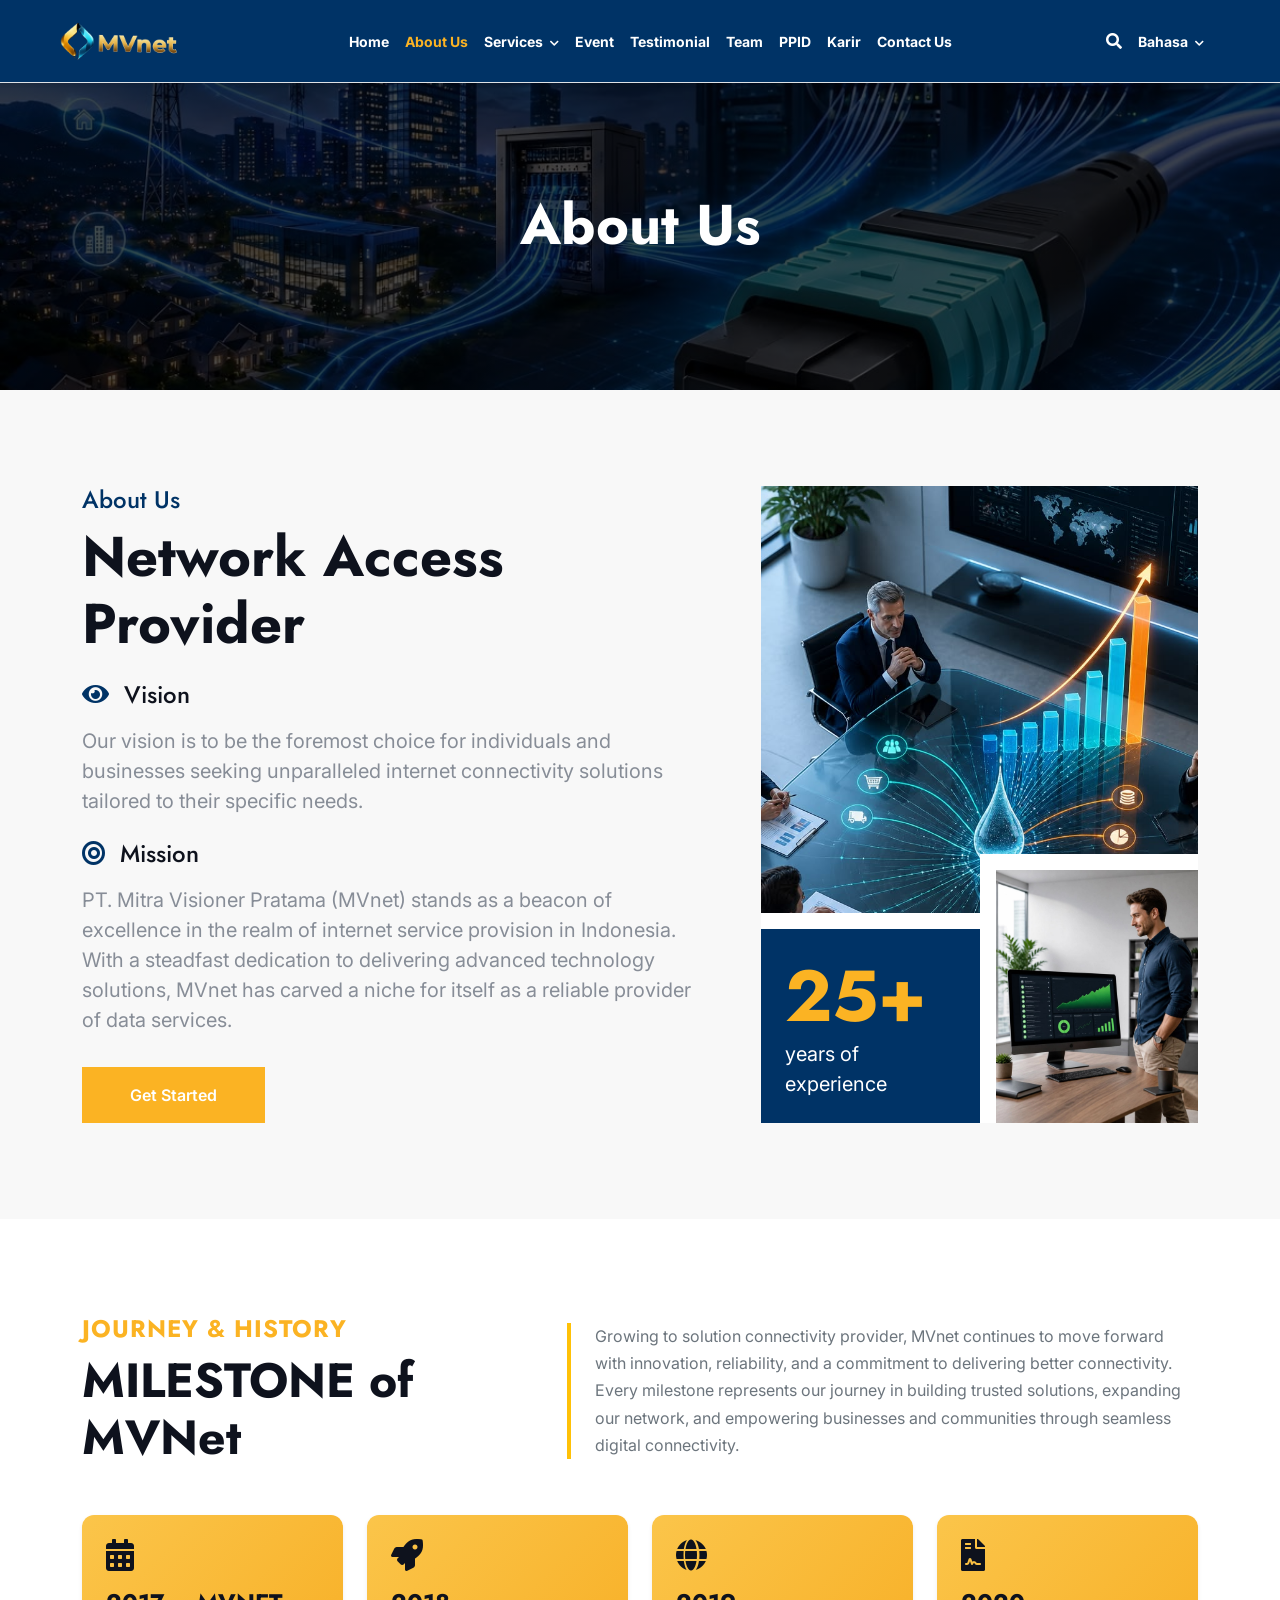
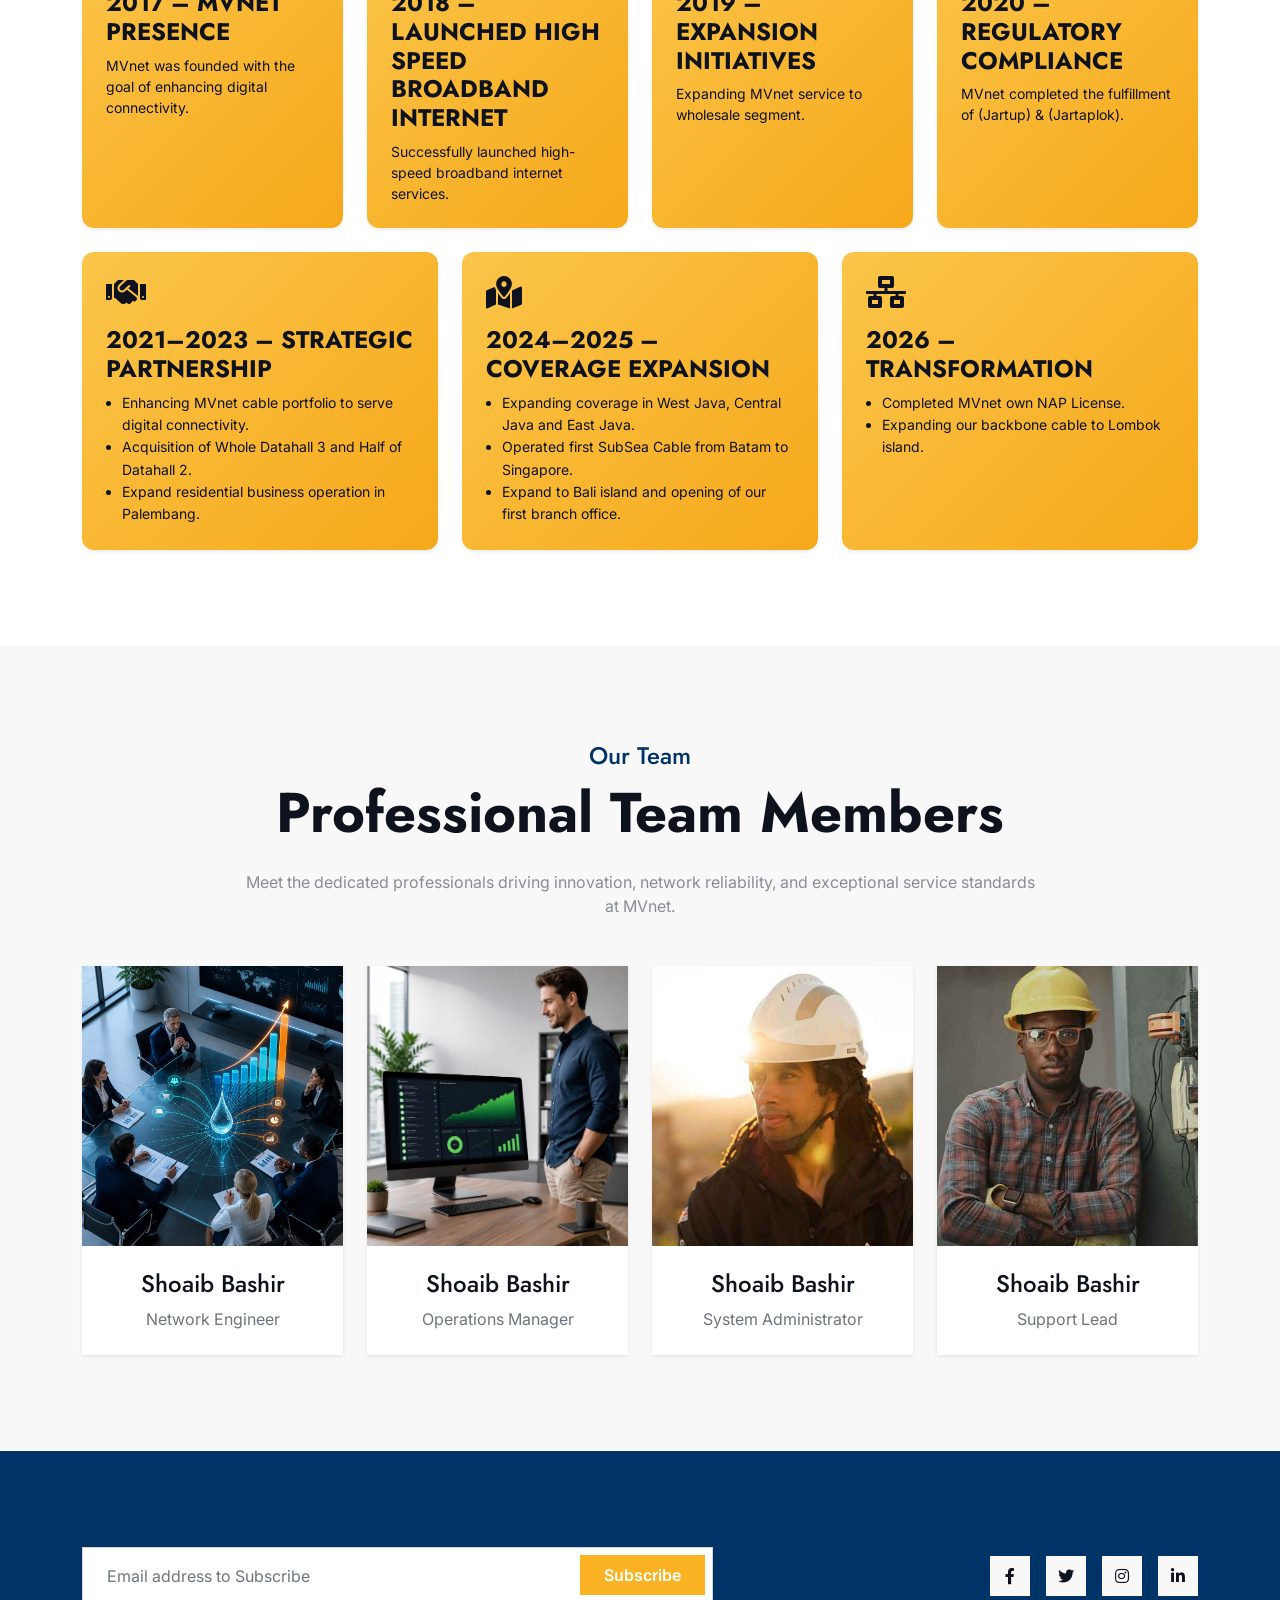
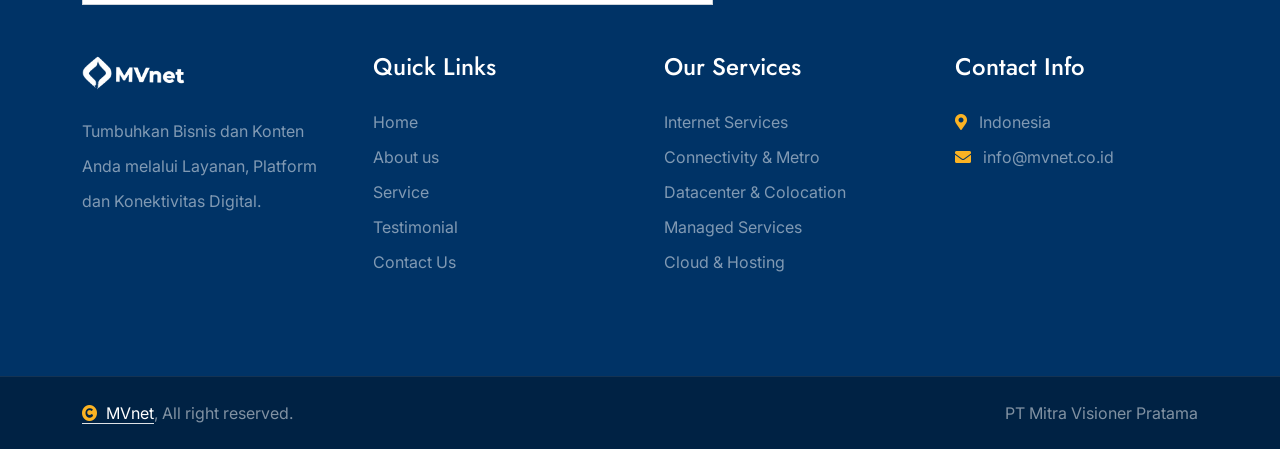
==== about.html @ 6eaa7fd4 "first commit" ====
<!DOCTYPE html>
<html lang="en">

    <head>
        <meta charset="utf-8">
        <title>MVnet - Network Access Provider</title>
        <meta content="width=device-width, initial-scale=1.0" name="viewport">
        <meta content="" name="keywords">
        <meta content="" name="description">

        <!-- Google Web Fonts -->
        <link rel="preconnect" href="https://fonts.googleapis.com">
        <link rel="preconnect" href="https://fonts.gstatic.com" crossorigin>
        <link href="https://fonts.googleapis.com/css2?family=Inter:wght@100..900&family=Edu+TAS+Beginner:wght@400..700&family=Jost:ital,wght@0,100..900;1,100..900&display=swap" rel="stylesheet">

        <!-- Icon Font Stylesheet -->
        <link rel="stylesheet" href="https://use.fontawesome.com/releases/v5.15.4/css/all.css"/>
        <link href="https://cdn.jsdelivr.net/npm/bootstrap-icons@1.4.1/font/bootstrap-icons.css" rel="stylesheet">

        <!-- Libraries Stylesheet -->
        <link rel="stylesheet" href="lib/animate/animate.min.css"/>
        <link href="lib/owlcarousel/assets/owl.carousel.min.css" rel="stylesheet">

        <!-- Customized Bootstrap Stylesheet -->
        <link href="css/bootstrap.min.css" rel="stylesheet">

        <!-- Template Stylesheet -->
        <link href="css/style.css" rel="stylesheet">

        <style>
            /* Efek Warna Menu Navbar & Footer Menjadi #FBB323 saat Hover/Active */
            .nav .nav-link:hover,
            .nav .nav-link.active {
                color: #FBB323 !important;
                transition: color 0.2s ease-in-out;
            }
            
            /* Custom Milestone Card Design */
            .milestone-card {
                background: linear-gradient(135deg, #fbc54a 0%, #f6a81a 100%);
                border-radius: 12px;
                transition: transform 0.3s ease, box-shadow 0.3s ease;
            }
            .milestone-card:hover {
                transform: translateY(-5px);
                box-shadow: 0 10px 20px rgba(0,0,0,0.1);
            }
        </style>
    </head>

    <body>

        <!-- Spinner Start -->
        <div id="spinner" class="show bg-white position-fixed translate-middle w-100 vh-100 top-50 start-50 d-flex align-items-center justify-content-center">
            <div class="spinner-border text-primary" style="width: 3rem; height: 3rem;" role="status">
                <span class="sr-only">Loading...</span>
            </div>
        </div>
        <!-- Spinner End -->

        <!-- Top Navbar Start -->
        <div class="container-fluid py-3 border-bottom sticky-top shadow-sm" style="background-color: #003366 !important;">
            <div class="container-fluid px-4 px-lg-5 d-flex align-items-center justify-content-between position-relative">
                
                <!-- Logo -->
                <div class="d-flex align-items-center">
                    <a href="index.html" class="navbar-brand d-flex align-items-center">
                        <img src="img/logo mvnet.png" alt="MVnet Logo" style="height: 40px; width: auto; object-fit: contain;">
                    </a>
                </div>

                <!-- Navigation Menu (Akan di-toggle oleh JS di Mobile) -->
                <div id="customMobileMenu" class="d-none d-lg-flex align-items-center custom-mobile-menu">
                    <!-- Tombol Close (Hanya muncul di Mobile saat menu terbuka) -->
                    <button class="btn text-white d-lg-none position-absolute top-0 end-0 m-3" id="closeMenuBtn" style="font-size: 24px;">
                        <i class="fa fa-times"></i>
                    </button>

                    <ul class="nav navbar-nav align-items-lg-center mb-0 flex-column flex-lg-row w-100 p-4 p-lg-0">
                        <li class="nav-item"><a href="index.html" class="nav-link text-white fw-bold small px-3 px-lg-2">Home</a></li>
                        <li class="nav-item"><a href="about.html" class="nav-link text-white fw-bold small px-3 px-lg-2 active">About Us</a></li>
                        
                        <!-- Services Dropdown (Hanya 1 Ikon Panah) -->
                        <li class="nav-item dropdown">
                            <a href="service.html" class="nav-link text-white fw-bold small px-3 px-lg-2" id="servicesDropdown" role="button" data-bs-toggle="dropdown" aria-expanded="false">
                                Services <i class="fa fa-chevron-down ms-1" style="font-size: 10px;"></i>
                            </a>
                            <div class="dropdown-menu p-4 shadow-lg" aria-labelledby="servicesDropdown">
                                <div class="row g-4">
                                    <!-- Kolom 1: Commercial -->
                                    <div class="col-md-6 border-end">
                                        <h6 class="text-uppercase fw-bold mb-3" style="color: #003366; font-size: 13px; letter-spacing: 0.5px;">
                                            <i class="fas fa-network-wired me-2" style="color: #FBB323;"></i> Commercial
                                        </h6>
                                        <ul class="list-unstyled mb-0">
                                            <li><a href="service.html#ServiceTab-1" class="dropdown-item dropdown-item-custom text-dark fw-bold small py-2 d-block text-decoration-none">IP Transit & MVIX</a></li>
                                            <li><a href="service.html#ServiceTab-1" class="dropdown-item dropdown-item-custom text-dark fw-bold small py-2 d-block text-decoration-none">Dedicated & Broadband</a></li>
                                            <li><a href="service.html#ServiceTab-1" class="dropdown-item dropdown-item-custom text-dark fw-bold small py-2 d-block text-decoration-none">Direct Connect</a></li>
                                        </ul>
                                    </div>
                                    <!-- Kolom 2: Residential & Industrial -->
                                    <div class="col-md-6">
                                        <h6 class="text-uppercase fw-bold mb-3" style="color: #003366; font-size: 13px; letter-spacing: 0.5px;">
                                            <i class="fas fa-building me-2" style="color: #FBB323;"></i> Residential & Industrial
                                        </h6>
                                        <ul class="list-unstyled mb-0">
                                            <li><a href="service.html#ServiceTab-2" class="dropdown-item dropdown-item-custom text-dark fw-bold small py-2 d-block text-decoration-none">Internet & Security (Residential)</a></li>
                                            <li><a href="service.html#ServiceTab-3" class="dropdown-item dropdown-item-custom text-dark fw-bold small py-2 d-block text-decoration-none">Factory & Cloud Solutions</a></li>
                                            <li><a href="service.html#ServiceTab-3" class="dropdown-item dropdown-item-custom text-dark fw-bold small py-2 d-block text-decoration-none">Datacenter & Colocation</a></li>
                                        </ul>
                                    </div>
                                </div>
                                <div class="dropdown-divider my-3"></div>
                                <div class="text-center">
                                    <a href="service.html" class="text-decoration-none fw-bold small" style="color: #003366;">Lihat Semua Layanan <i class="fa fa-arrow-right ms-1"></i></a>
                                </div>
                            </div>
                        </li>
                        <li class="nav-item"><a href="event.html" class="nav-link text-white fw-bold small px-3 px-lg-2">Event</a></li>
                        <li class="nav-item"><a href="testimonial.html" class="nav-link text-white fw-bold small px-3 px-lg-2">Testimonial</a></li>
                        <li class="nav-item"><a href="team.html" class="nav-link text-white fw-bold small px-3 px-lg-2">Team</a></li>
                        <li class="nav-item"><a href="#" class="nav-link text-white fw-bold small px-3 px-lg-2">PPID</a></li>
                        <li class="nav-item"><a href="#" class="nav-link text-white fw-bold small px-3 px-lg-2">Karir</a></li>
                        <li class="nav-item"><a href="contact.html" class="nav-link text-white fw-bold small px-3 px-lg-2">Contact Us</a></li>
                    </ul>
                </div>

                <!-- Right Action (Search, Language & Hamburger Button) -->
                <div class="d-flex align-items-center">
                    <a href="#" class="text-white me-3"><i class="fa fa-search"></i></a>
                    <a href="#" class="text-white fw-bold small text-decoration-none me-3 d-none d-sm-block">Bahasa <i class="fa fa-chevron-down ms-1" style="font-size: 10px;"></i></a>
                    
                    <!-- Tombol Hamburger (JavaScript Trigger) -->
                    <button id="openMenuBtn" class="btn btn-outline-light d-lg-none" style="padding: 2px 8px; border-color: rgba(255,255,255,0.3);">
                        <i class="fa fa-bars fs-5"></i>
                    </button>
                </div>

            </div>
        </div>
        <!-- Top Navbar End -->


        <!-- Header Start -->
        <div class="container-fluid bg-breadcrumb">
            <div class="container text-center py-5" style="max-width: 900px;">
                <h4 class="text-white display-4 mb-4 wow fadeInDown" data-wow-delay="0.1s">About Us</h4>
            </div>
        </div>
        <!-- Header End -->


        <!-- About Start -->
        <div class="container-fluid about bg-light py-5">
            <div class="container py-5">
                <div class="row g-5">
                    <div class="col-lg-7 wow fadeInLeft" data-wow-delay="0.2s">
                        <div class="h-100">
                            <h4 class="text-primary" style="color: #003366 !important;">About Us</h4>
                            <h1 class="display-4 mb-4">Network Access Provider</h1>
                            
                            <div class="mb-4">
                                <h4 class="mb-3">
                                    <i class="fas fa-eye text-primary me-2" style="color: #003366 !important;"></i> Vision
                                </h4>
                                <p class="mb-4 fs-5">
                                    Our vision is to be the foremost choice for individuals and businesses seeking unparalleled internet connectivity solutions tailored to their specific needs.
                                </p>
                            </div>

                            <div class="mb-4">
                                <h4 class="mb-3">
                                    <i class="fas fa-bullseye text-primary me-2" style="color: #003366 !important;"></i> Mission
                                </h4>
                                <p class="mb-4 fs-5">
                                    PT. Mitra Visioner Pratama (MVnet) stands as a beacon of excellence in the realm of internet service provision in Indonesia. With a steadfast dedication to delivering advanced technology solutions, MVnet has carved a niche for itself as a reliable provider of data services.
                                </p>
                            </div>
                            
                            <a class="btn btn-primary py-3 px-4 px-md-5 mt-2" href="about.html" style="background-color: #FBB323; border-color: #FBB323;">Get Started</a>
                        </div>
                    </div>
                    <div class="col-lg-5 wow fadeInRight" data-wow-delay="0.2s">
                        <div class="position-relative h-100">
                            <img src="img/11.jpg" class="img-fluid w-100 h-100" style="object-fit: cover;" alt="">
                            <div class="bg-white">
                                <div class="position-absolute pt-3 bg-white" style="width: 50%; left: 0; bottom: 0;">
                                    <div class="bg-primary p-4" style="background-color: #003366 !important;">
                                        <h4 class="display-2 mb-0" style="color: #FBB323;">25+</h4>
                                        <p class="text-white fs-5 mb-0">years of experience</p>
                                    </div>
                                </div>
                                <div class="position-absolute p-3 bg-white pb-0 pe-0" style="width: 50%; bottom: 0; right: 0;">
                                    <img src="img/10.jpg" class="img-fluid" alt="">
                                </div>
                            </div>
                        </div>
                    </div>
                </div>
            </div>
        </div>
        <!-- About End -->


        <!-- Milestone Start -->
        <div class="container-fluid py-5 bg-white">
            <div class="container py-5">
                <div class="row g-5 align-items-center mb-5 wow fadeInUp" data-wow-delay="0.1s">
                    <div class="col-lg-5">
                        <h4 class="text-uppercase fw-bold" style="color: #FBB323; letter-spacing: 1px;">Journey & History</h4>
                        <h1 class="display-5 mb-0 fw-bold text-dark">MILESTONE of MVNet</h1>
                    </div>
                    <div class="col-lg-7">
                        <p class="mb-0 fs-6 text-muted border-start border-4 border-warning ps-4" style="line-height: 1.7;">
                            Growing to solution connectivity provider, MVnet continues to move forward with innovation, reliability, and a commitment to delivering better connectivity. Every milestone represents our journey in building trusted solutions, expanding our network, and empowering businesses and communities through seamless digital connectivity.
                        </p>
                    </div>
                </div>

                <div class="row g-4">
                    <div class="col-md-6 col-lg-3 wow fadeInUp" data-wow-delay="0.1s">
                        <div class="milestone-card p-4 h-100 d-flex flex-column text-dark shadow-sm">
                            <div class="mb-3">
                                <i class="fas fa-calendar-alt fa-2x text-dark"></i>
                            </div>
                            <h4 class="fw-bold mb-2">2017 – MVNET PRESENCE</h4>
                            <p class="mb-0 small text-dark opacity-75">MVnet was founded with the goal of enhancing digital connectivity.</p>
                        </div>
                    </div>
                    <div class="col-md-6 col-lg-3 wow fadeInUp" data-wow-delay="0.2s">
                        <div class="milestone-card p-4 h-100 d-flex flex-column text-dark shadow-sm">
                            <div class="mb-3">
                                <i class="fas fa-rocket fa-2x text-dark"></i>
                            </div>
                            <h4 class="fw-bold mb-2">2018 – LAUNCHED HIGH SPEED BROADBAND INTERNET</h4>
                            <p class="mb-0 small text-dark opacity-75">Successfully launched high-speed broadband internet services.</p>
                        </div>
                    </div>
                    <div class="col-md-6 col-lg-3 wow fadeInUp" data-wow-delay="0.3s">
                        <div class="milestone-card p-4 h-100 d-flex flex-column text-dark shadow-sm">
                            <div class="mb-3">
                                <i class="fas fa-globe fa-2x text-dark"></i>
                            </div>
                            <h4 class="fw-bold mb-2">2019 – EXPANSION INITIATIVES</h4>
                            <p class="mb-0 small text-dark opacity-75">Expanding MVnet service to wholesale segment.</p>
                        </div>
                    </div>
                    <div class="col-md-6 col-lg-3 wow fadeInUp" data-wow-delay="0.4s">
                        <div class="milestone-card p-4 h-100 d-flex flex-column text-dark shadow-sm">
                            <div class="mb-3">
                                <i class="fas fa-file-contract fa-2x text-dark"></i>
                            </div>
                            <h4 class="fw-bold mb-2">2020 – REGULATORY COMPLIANCE</h4>
                            <p class="mb-0 small text-dark opacity-75">MVnet completed the fulfillment of (Jartup) & (Jartaplok).</p>
                        </div>
                    </div>
                    <div class="col-md-6 col-lg-4 wow fadeInUp" data-wow-delay="0.5s">
                        <div class="milestone-card p-4 h-100 d-flex flex-column text-dark shadow-sm">
                            <div class="mb-3">
                                <i class="fas fa-handshake fa-2x text-dark"></i>
                            </div>
                            <h4 class="fw-bold mb-2">2021–2023 – STRATEGIC PARTNERSHIP</h4>
                            <ul class="small text-dark opacity-75 ps-3 mb-0" style="line-height: 1.6;">
                                <li>Enhancing MVnet cable portfolio to serve digital connectivity.</li>
                                <li>Acquisition of Whole Datahall 3 and Half of Datahall 2.</li>
                                <li>Expand residential business operation in Palembang.</li>
                            </ul>
                        </div>
                    </div>
                    <div class="col-md-6 col-lg-4 wow fadeInUp" data-wow-delay="0.6s">
                        <div class="milestone-card p-4 h-100 d-flex flex-column text-dark shadow-sm">
                            <div class="mb-3">
                                <i class="fas fa-map-marked-alt fa-2x text-dark"></i>
                            </div>
                            <h4 class="fw-bold mb-2">2024–2025 – COVERAGE EXPANSION</h4>
                            <ul class="small text-dark opacity-75 ps-3 mb-0" style="line-height: 1.6;">
                                <li>Expanding coverage in West Java, Central Java and East Java.</li>
                                <li>Operated first SubSea Cable from Batam to Singapore.</li>
                                <li>Expand to Bali island and opening of our first branch office.</li>
                            </ul>
                        </div>
                    </div>
                    <div class="col-md-6 col-lg-4 wow fadeInUp" data-wow-delay="0.7s">
                        <div class="milestone-card p-4 h-100 d-flex flex-column text-dark shadow-sm">
                            <div class="mb-3">
                                <i class="fas fa-network-wired fa-2x text-dark"></i>
                            </div>
                            <h4 class="fw-bold mb-2">2026 – TRANSFORMATION</h4>
                            <ul class="small text-dark opacity-75 ps-3 mb-0" style="line-height: 1.6;">
                                <li>Completed MVnet own NAP License.</li>
                                <li>Expanding our backbone cable to Lombok island.</li>
                            </ul>
                        </div>
                    </div>
                </div>
            </div>
        </div>
        <!-- Milestone End -->


        <!-- Team Start -->
        <div class="container-fluid team py-5 bg-light">
            <div class="container py-5">
                <div class="d-flex flex-column mx-auto text-center mb-5 wow fadeInUp" data-wow-delay="0.2s" style="max-width: 800px;">
                    <h4 class="text-primary" style="color: #003366 !important;">Our Team</h4>
                    <h1 class="display-4 mb-4">Professional Team Members</h1>
                    <p class="mb-0">Meet the dedicated professionals driving innovation, network reliability, and exceptional service standards at MVnet.</p>
                </div>
                <div class="row g-4">
                    <div class="col-md-6 col-lg-3 wow fadeInUp" data-wow-delay="0.2s">
                        <div class="team-item bg-white rounded shadow-sm overflow-hidden">
                            <div class="team-img position-relative">
                                <img src="img/11.jpg" class="img-fluid w-100" alt="" style="height: 280px; object-fit: cover;">
                                <div class="team-icon">
                                    <a class="btn btn-square btn-primary mb-2" href="" style="background-color: #FBB323; border-color: #FBB323;"><i class="fab fa-facebook-f"></i></a>
                                    <a class="btn btn-square btn-primary mb-2" href="" style="background-color: #FBB323; border-color: #FBB323;"><i class="fab fa-twitter"></i></a>
                                    <a class="btn btn-square btn-primary mb-2" href="" style="background-color: #FBB323; border-color: #FBB323;"><i class="fab fa-instagram"></i></a>
                                    <a class="btn btn-square btn-primary mb-2" href="" style="background-color: #FBB323; border-color: #FBB323;"><i class="fab fa-linkedin-in"></i></a>
                                </div>
                            </div>
                            <div class="team-content text-center p-4">
                                <h4>Shoaib Bashir</h4>
                                <p class="mb-0 text-muted">Network Engineer</p>
                            </div>
                        </div>
                    </div>
                    <div class="col-md-6 col-lg-3 wow fadeInUp" data-wow-delay="0.4s">
                        <div class="team-item bg-white rounded shadow-sm overflow-hidden">
                            <div class="team-img position-relative">
                                <img src="img/10.jpg" class="img-fluid w-100" alt="" style="height: 280px; object-fit: cover;">
                                <div class="team-icon">
                                    <a class="btn btn-square btn-primary mb-2" href="" style="background-color: #FBB323; border-color: #FBB323;"><i class="fab fa-facebook-f"></i></a>
                                    <a class="btn btn-square btn-primary mb-2" href="" style="background-color: #FBB323; border-color: #FBB323;"><i class="fab fa-twitter"></i></a>
                                    <a class="btn btn-square btn-primary mb-2" href="" style="background-color: #FBB323; border-color: #FBB323;"><i class="fab fa-instagram"></i></a>
                                    <a class="btn btn-square btn-primary mb-2" href="" style="background-color: #FBB323; border-color: #FBB323;"><i class="fab fa-linkedin-in"></i></a>
                                </div>
                            </div>
                            <div class="team-content text-center p-4">
                                <h4>Shoaib Bashir</h4>
                                <p class="mb-0 text-muted">Operations Manager</p>
                            </div>
                        </div>
                    </div>
                    <div class="col-md-6 col-lg-3 wow fadeInUp" data-wow-delay="0.6s">
                        <div class="team-item bg-white rounded shadow-sm overflow-hidden">
                            <div class="team-img position-relative">
                                <img src="img/team-3.jpg" class="img-fluid w-100" alt="" style="height: 280px; object-fit: cover;">
                                <div class="team-icon">
                                    <a class="btn btn-square btn-primary mb-2" href="" style="background-color: #FBB323; border-color: #FBB323;"><i class="fab fa-facebook-f"></i></a>
                                    <a class="btn btn-square btn-primary mb-2" href="" style="background-color: #FBB323; border-color: #FBB323;"><i class="fab fa-twitter"></i></a>
                                    <a class="btn btn-square btn-primary mb-2" href="" style="background-color: #FBB323; border-color: #FBB323;"><i class="fab fa-instagram"></i></a>
                                    <a class="btn btn-square btn-primary mb-2" href="" style="background-color: #FBB323; border-color: #FBB323;"><i class="fab fa-linkedin-in"></i></a>
                                </div>
                            </div>
                            <div class="team-content text-center p-4">
                                <h4>Shoaib Bashir</h4>
                                <p class="mb-0 text-muted">System Administrator</p>
                            </div>
                        </div>
                    </div>
                    <div class="col-md-6 col-lg-3 wow fadeInUp" data-wow-delay="0.8s">
                        <div class="team-item bg-white rounded shadow-sm overflow-hidden">
                            <div class="team-img position-relative">
                                <img src="img/team-4.jpg" class="img-fluid w-100" alt="" style="height: 280px; object-fit: cover;">
                                <div class="team-icon">
                                    <a class="btn btn-square btn-primary mb-2" href="" style="background-color: #FBB323; border-color: #FBB323;"><i class="fab fa-facebook-f"></i></a>
                                    <a class="btn btn-square btn-primary mb-2" href="" style="background-color: #FBB323; border-color: #FBB323;"><i class="fab fa-twitter"></i></a>
                                    <a class="btn btn-square btn-primary mb-2" href="" style="background-color: #FBB323; border-color: #FBB323;"><i class="fab fa-instagram"></i></a>
                                    <a class="btn btn-square btn-primary mb-2" href="" style="background-color: #FBB323; border-color: #FBB323;"><i class="fab fa-linkedin-in"></i></a>
                                </div>
                            </div>
                            <div class="team-content text-center p-4">
                                <h4>Shoaib Bashir</h4>
                                <p class="mb-0 text-muted">Support Lead</p>
                            </div>
                        </div>
                    </div>
                </div>
            </div>
        </div>
        <!-- Team End -->

        <!-- Footer Start -->
        <div class="container-fluid footer py-5 wow fadeIn" data-wow-delay="0.2s" style="background-color: #003366 !important;">
            <div class="container py-5">
                <div class="row g-5 mb-5 align-items-center">
                    <div class="col-lg-7">
                        <div class="position-relative mx-auto">
                            <input class="form-control w-100 py-3 ps-4 pe-5" type="text" placeholder="Email address to Subscribe">
                            <button type="button" class="btn btn-primary position-absolute top-0 end-0 py-2 px-4 mt-2 me-2" style="background-color: #FBB323; border-color: #FBB323;">Subscribe</button>
                        </div>
                    </div>
                    <div class="col-lg-5">
                        <div class="d-flex align-items-center justify-content-center justify-content-lg-end">
                            <a class="btn btn-light btn-md-square me-3" href=""><i class="fab fa-facebook-f text-dark"></i></a>
                            <a class="btn btn-light btn-md-square me-3" href=""><i class="fab fa-twitter text-dark"></i></a>
                            <a class="btn btn-light btn-md-square me-3" href=""><i class="fab fa-instagram text-dark"></i></a>
                            <a class="btn btn-light btn-md-square me-0" href=""><i class="fab fa-linkedin-in text-dark"></i></a>
                        </div>
                    </div>
                </div>
                <div class="row g-5">
                    <div class="col-md-6 col-lg-6 col-xl-3">
                        <div class="footer-item d-flex flex-column">
                            <h3 class="text-white mb-4"><img src="img/logo mvnet.png" alt="Logo" style="height: 35px; width: auto; filter: brightness(0) invert(1);"></h3>
                            <p class="mb-3 text-white-50">Tumbuhkan Bisnis dan Konten Anda melalui Layanan, Platform dan Konektivitas Digital.</p>
                        </div>
                    </div>
                    <div class="col-md-6 col-lg-6 col-xl-3">
                        <div class="footer-item d-flex flex-column">
                            <h4 class="text-white mb-4">Quick Links</h4>
                            <a href="index.html" class="text-white-50"> Home</a>
                            <a href="about.html" class="text-white-50"> About us</a>
                            <a href="service.html" class="text-white-50"> Service</a>
                            <a href="testimonial.html" class="text-white-50"> Testimonial</a>
                            <a href="contact.html" class="text-white-50"> Contact Us</a>
                        </div>
                    </div>
                    <div class="col-md-6 col-lg-6 col-xl-3">
                        <div class="footer-item d-flex flex-column">
                            <h4 class="text-white mb-4">Our Services</h4>
                            <a href="service.html" class="text-white-50"> Internet Services</a>
                            <a href="service.html" class="text-white-50"> Connectivity & Metro</a>
                            <a href="service.html" class="text-white-50"> Datacenter & Colocation</a>
                            <a href="service.html" class="text-white-50"> Managed Services</a>
                            <a href="service.html" class="text-white-50"> Cloud & Hosting</a>
                        </div>
                    </div>
                    <div class="col-md-6 col-lg-6 col-xl-3">
                        <div class="footer-item d-flex flex-column">
                            <h4 class="text-white mb-4">Contact Info</h4>
                            <a href="#" class="text-white-50"><i class="fa fa-map-marker-alt me-2" style="color: #FBB323;"></i> Indonesia</a>
                            <a href="mailto:info@mvnet.co.id" class="text-white-50"><i class="fas fa-envelope me-2" style="color: #FBB323;"></i> info@mvnet.co.id</a>
                        </div>
                    </div>
                </div>
            </div>
        </div>
        <!-- Footer End -->

        
        <!-- Copyright Start -->
        <div class="container-fluid copyright py-4" style="background-color: #002244; color: #fff;">
            <div class="container">
                <div class="row g-4 align-items-center">
                    <div class="col-md-6 text-center text-md-start mb-md-0">
                        <span class="text-white-50"><a href="#" class="border-bottom text-white"><i class="fas fa-copyright me-2" style="color: #FBB323;"></i>MVnet</a>, All right reserved.</span>
                    </div>
                    <div class="col-md-6 text-center text-md-end text-white-50">
                        <span>PT Mitra Visioner Pratama</span>
                    </div>
                </div>
            </div>
        </div>
        <!-- Copyright End -->


        <!-- Back to Top -->
        <a href="#" class="btn btn-primary btn-lg-square back-to-top" style="background-color: #FBB323; border-color: #FBB323;"><i class="fa fa-arrow-up"></i></a>   

        
        <!-- JavaScript Libraries -->
        <script src="https://ajax.googleapis.com/ajax/libs/jquery/3.6.4/jquery.min.js"></script>
        <script src="https://cdn.jsdelivr.net/npm/bootstrap@5.0.0/dist/js/bootstrap.bundle.min.js"></script>
        <script src="lib/wow/wow.min.js"></script>
        <script src="lib/easing/easing.min.js"></script>
        <script src="lib/waypoints/waypoints.min.js"></script>
        <script src="lib/owlcarousel/owl.carousel.min.js"></script>
        

        <!-- Template Javascript -->
        <script src="js/main.js"></script>
    </body>

</html>
---- css/style.css ----
/*** Spinner Start ***/
#spinner {
    opacity: 0;
    visibility: hidden;
    transition: opacity .5s ease-out, visibility 0s linear .5s;
    z-index: 99999;
}

#spinner.show {
    transition: opacity .5s ease-out, visibility 0s linear 0s;
    visibility: visible;
    opacity: 1;
}
/*** Spinner End ***/

.back-to-top {
    position: fixed;
    right: 30px;
    bottom: 30px;
    transition: 0.5s;
    z-index: 99;
}


/*** Button Start ***/
.btn {
    font-weight: 600;
    transition: .5s;
}

.btn-square {
    width: 32px;
    height: 32px;
}

.btn-sm-square {
    width: 34px;
    height: 34px;
}

.btn-md-square {
    width: 40px;
    height: 40px;
}

.btn-lg-square {
    width: 46px;
    height: 46px;
}

.btn-xl-square {
    width: 56px;
    height: 56px;
}

.btn-square,
.btn-sm-square,
.btn-md-square,
.btn-lg-square,
.btn-xl-square {
    padding: 0;
    display: flex;
    align-items: center;
    justify-content: center;
    font-weight: normal;
}

.btn.btn-primary {
    color: var(--bs-white);
    border: none;
}

.btn.btn-primary:hover {
    background: #003366;
    color: var(--bs-white);
}

.btn.btn-light {
    color: var(--bs-primary);
    border: none;
}

.btn.btn-light:hover {
    color: var(--bs-white);
    background: #FBB323;
}

/*** Navbar Start ***/
.header-top .topbar .dropdown-toggle::after {
    border: none;
    content: "\f107";
    font-family: "Font Awesome 5 Free";
    font-weight: 600;
    vertical-align: middle;
    margin-left: 8px;
    color: var(--bs-primary);
}

.header-top .topbar .dropdown .dropdown-menu {
    transform: rotateX(0deg);
    visibility: visible;
    background: var(--bs-light);
    padding-top: 12px;
    border: 0;
    transition: .5s;
    opacity: 1;
}

.header-top {
    height: 125px;
    position: relative;
}

.header-top::after {
    content: "";
    position: absolute;
    overflow: hidden;
    width: 50%;
    height: 100%;
    top: 0;
    left: 0;
    background: #003366;
    z-index: 1;
}

.header-top .container {
    position: relative;
    z-index: 999;
}

@media (min-width: 992px) {
    .header-top::before {
        content: "";
        position: absolute;
        overflow: hidden;
        width: 100%;
        height: 45px;
        top: 0;
        right: 0;
        background: #003366;
        z-index: -1;
    }

    .navbar-brand-2 {
        display: none;
    }
}

@media (max-width: 991px) {
    .header-top {
        max-height: 80px;
    }

    .navbar {
        justify-content: space-between;
    }

    .header-top .container {
        max-height: 80px;
    }

    .navbar-brand {
        display: none;
    }

    .navbar-brand-2 {
        position: relative;
        overflow: hidden;
        width: 200px;
        height: 100%;
        padding: 0;
        display: flex;
        align-items: center;
        z-index: 99;
    }

    .navbar-brand-2::before {
        content: "";
        position: absolute;
        overflow: hidden;
        width: 100%;
        height: 600px;
        top: -200px;
        right: 18px;
        background: #003366;
        transform: rotate(-18deg);
        z-index: -1;
    }

    .navbar-brand-2::after {
        content: "";
        position: absolute;
        overflow: hidden;
        width: 5px;
        height: 600px;
        top: -200px;
        right: 18px;
        background: #FBB323;
        transform: rotate(-18deg);
        z-index: -1;
    }

    .navbar.navbar-light {
        height: 100%;
        padding: 0;
    }

    .navbar .navbar-collapse {
        margin-top: -20px;
    }

}

.nav-bar .navbar {
    height: 100%;
    background: var(--bs-white);
    position: relative;
    z-index: 9;
}

.navbar-light .navbar-brand img {
    max-height: 60px;
    transition: .5s;
}

.nav-bar .navbar-light .navbar-brand img {
    max-height: 50px;
}

.navbar .navbar-nav .nav-item .nav-link {
    padding: 0;
}

.navbar .navbar-nav .nav-item {
    display: flex;
    align-items: center;
    padding: 0;
    margin-right: 20px;
}

.navbar-light .navbar-nav .nav-item:hover,
.navbar-light .navbar-nav .nav-item.active,
.navbar-light .navbar-nav .nav-item:hover .nav-link,
.navbar-light .navbar-nav .nav-item.active .nav-link {
    color: var(--bs-primary);
}

@media (max-width: 991px) {
    .navbar {
        padding: 20px 0;
    }

    .navbar .navbar-nav .nav-link {
        padding: 0;
    }

    .navbar .navbar-nav .nav-item {
        display: flex;
        padding: 12px;
        flex-direction: column;
        justify-content: start;
        align-items: start;
    }

    .navbar .navbar-nav .nav-btn {
        display: flex;
        justify-content: start;
    }

    .navbar .navbar-nav {
        width: 100%;
        display: flex;
        margin-top: 20px;
        padding-bottom: 20px;
        margin-left: 50px;
        background: var(--bs-light);
    }

    .navbar .navbar-nav .nav-btn {
        display: flex;
        flex-direction: column;
    }

    .navbar .navbar-nav .nav-btn a.btn {
        margin-right: 15px;
    }

    .navbar.navbar-expand-lg .navbar-toggler {
        padding: 8px 15px;
        border: 1px solid var(--bs-primary);
        color: var(--bs-primary);
    }
}

.navbar .dropdown-toggle::after {
    border: none;
    content: "\f107";
    font-family: "Font Awesome 5 Free";
    font-weight: 600;
    vertical-align: middle;
    margin-left: 8px;
}

.dropdown .dropdown-menu .dropdown-item:hover {
    background: #FBB323;
    color: var(--bs-white);
}

/* @media (min-width: 992px) {
    .nav-bar .navbar::before {
        position: absolute;
        content: "";
        width: 50px;
        height: 100%;
        top: 0;
        left: -49px;
        background: var(--bs-white);
    }

    .navbar .nav-btn {
        display: flex;
        align-items: center;
        justify-content: end;
    }

    .navbar .navbar-nav {
        width: 100%;
        display: flex;
        justify-content: center;
        align-items: center;
        background: var(--bs-light);
        border-radius: 10px;
    }

    .navbar .navbar-nav .nav-btn {
        width: 100%;
        display: flex;
        margin-left: auto;
    }

    .navbar .nav-item .dropdown-menu {
        display: block;
        visibility: hidden;
        top: 100%;
        transform: rotateX(-75deg);
        transform-origin: 0% 0%;
        border: 0;
        transition: .5s;
        opacity: 0;
    }

    .navbar .nav-item:hover .dropdown-menu {
        transform: rotateX(0deg);
        visibility: visible;
        margin-top: 19px;
        background: var(--bs-white);
        transition: .5s;
        opacity: 1;
    }

    .header-top .navbar-brand {
        position: relative;
        overflow: hidden;
        padding: 40px 50px 40px 0;
        z-index: 99;
    }
    
    .navbar-brand::before {
        content: "";
        position: absolute;
        overflow: hidden;
        width: 300px;
        height: 600px;
        top: -200px;
        right: 18px;
        background: #003366;
        transform: rotate(-18deg);
        z-index: -1;
    }
    
    .navbar-brand::after {
        content: "";
        position: absolute;
        overflow: hidden;
        width: 5px;
        height: 600px;
        top: -200px;
        right: 18px;
        background: #FBB323;
        transform: rotate(-18deg);
        z-index: -1;
    }
}
** Navbar End ** */


/*** Carousel Hero Header Start ***/
.hero-section {
    background-image: url(../img/2.jpg);
    background-repeat: no-repeat;
    background-position: center center;
    background-size: cover;
    width: 100%;
    height: 700px;
    display: flex;
    align-items: center;
    position: relative;
}

.hero-bg-half-1 {
    background-image: url(../img/3.jpg);
    clip-path: polygon(37% 0%, 100% 0%, 100% 100%, 0% 100%);
    filter: grayscale(10%);
    transform: scale(100% - 50%);
    background-position: center right;
    background-repeat: no-repeat;
    background-size: cover;
    position: absolute;
    width: 58%;
    height: 100%;
    right: 0;
    top: 0;
}

.hero-bg-half-2 {
    background-image: url(../img/5.jpg);
    clip-path: polygon(37% 0%, 100% 0%, 100% 100%, 0% 100%);
    filter: grayscale(10%);
    transform: scale(100% - 50%);
    background-position: center right;
    background-repeat: no-repeat;
    background-size: cover;
    position: absolute;
    width: 58%;
    height: 100%;
    right: 0;
    top: 0;
}

.hero-shape-1 {
    background-color: #FBB323;
    width: 150px;
    height: 50%;
    position: absolute;
    left: 54%;
    top: 0;
    transform: translateY(-50%) skew(-26deg, 0deg);
    position: relative;
}

.hero-shape-1:before {
    background-color:#003366;;
    content: "";
    width: 50%;
    height: 80%;
    position: absolute;
    right: 0;
    top: 0;
}

.hero-shape-2 {
    background-color:#003366;;
    width: 150px;
    height: 50%;
    position: absolute;
    right: -43%;
    bottom: 0;
    transform: translateY(50%) skew(-25deg, 0deg);
    position: relative;
    z-index: 1;
}

.hero-shape-2::after {
    background-color: #FBB323;
    content: "";
    width: 75px;
    height: 80%;
    position: absolute;
    right: 0;
    bottom: 0;
}

/*** Carousel Hero Header Start ***/
.header-carousel .header-carousel-item {
    height: 700px;
}

.header-carousel .owl-nav .owl-prev,
.header-carousel .owl-nav .owl-next {
    position: absolute;
    width: 60px;
    height: 60px;
    background: var(--bs-white);
    color: var(--bs-primary);
    font-size: 26px;
    display: flex;
    align-items: center;
    justify-content: center;
    transition: 0.5s;
}

.header-carousel .owl-nav .owl-prev {
    bottom: 30px;
    left: 0;
}
.header-carousel .owl-nav .owl-next {
    bottom: 30px;
    right: 0;
}

.header-carousel .owl-nav .owl-prev:hover,
.header-carousel .owl-nav .owl-next:hover {
    box-shadow: inset 0 0 65px 0 var(--bs-primary);
    color: var(--bs-dark);
}

.header-carousel .header-carousel-item .carousel-caption {
    position: absolute;
    width: 100%;
    height: 100%;
    left: 0;
    bottom: 0;
    background: rgba(0, 0, 0, .2);
    display: flex;
    align-items: center;
    z-index: 9;
}

@media (max-width: 991px) {
    .header-carousel .header-carousel-item .carousel-caption {
        padding-top: 45px;
    }

    .header-carousel.owl-carousel,
    .header-carousel .header-carousel-item {
        height: 700px;
    }
}
/*** Carousel Hero Header End ***/


/*** Single Page Hero Header Start ***/
.bg-breadcrumb {
    position: relative;
    overflow: hidden;
    background: linear-gradient(rgba(0, 0, 0, 0.7), rgba(0, 0, 0, 0.7)), url(../img/16.jpg);
    background-position: center center;
    background-repeat: no-repeat;
    background-size: cover;
    padding: 60px 0 60px 0;
    transition: 0.5s;
}

.bg-breadcrumb .breadcrumb {
    position: relative;
}

.bg-breadcrumb .breadcrumb .breadcrumb-item a {
    color: var(--bs-white);
}
/*** Single Page Hero Header End ***/

/*** Service Start ***/
.service .nav .nav-item {
    width: 75%;
    border: 1px solid var(--bs-primary);
    background: var(--bs-light);
}

.service .nav .nav-item a {
    display: flex;
    justify-content: center;
}


.owl-stage-outer {
    margin-right: -1px;
}
.service .nav-item a.active {
    background: #FBB323;
}

.service .nav-item a span {
    color: var(--bs-dark);
}

.service .nav-item a.active span {
    color: var(--bs-white);
}

.service-carousel .owl-nav .owl-prev,
.service-carousel .owl-nav .owl-next {
    position: absolute;
    padding: 10px 35px;
    border: 1px solid var(--bs-primary);
    color: var(--bs-dark);
    background: var(--bs-light);
    transition: 0.5s;
}

.service-carousel .owl-nav .owl-prev:hover,
.service-carousel .owl-nav .owl-next:hover {
    background: #FBB323;
    color: var(--bs-white);
}

@media (min-width: 992px) {
    .service-carousel .owl-nav .owl-prev {
        top: 0;
        left: -115px;
    }
    
    .service-carousel .owl-nav .owl-next {
        bottom: 0;
        left: -115px;
    }
}

@media (max-width: 991px) {
    .owl-stage-outer {
        margin-bottom: 70px;
    }
    .service-carousel .owl-nav .owl-prev {
        bottom: -70px;
        left: 0;
    }

    .service-carousel .owl-nav .owl-next {
        bottom: -70px;
        right: 0;
    }

    .service .nav {
        display: flex;
        justify-content: center;
    }
}
/*** Service End ***/

/*** Team Start ***/
.team .team-item .team-img {
    position: relative;
    overflow: hidden;
}

.team .team-item .team-img img {
    transition: 0.5s;
}

.team .team-item:hover .team-img img {
    transform: scale(1.1);
}

.team .team-item .team-img .team-icon {
    position: absolute;
    bottom: 20px; right: -100%;
    z-index: 9;
    transition: 0.5s;
}

.team .team-item:hover .team-img .team-icon {
    right: 25px;
}

.team .team-item .team-img::after {
    content: "";
    position: absolute;
    width: 100%;
    height: 0;
    top: 0;
    left: 0;
    background: rgba(246, 138, 10, .2);
    transition: 0.5s;
    z-index: 1;
}

.team .team-item:hover .team-img::after {
    height: 100%;
}

.team .team-item .team-content {
    transition: 0.5s;
}

.team .team-item:hover .team-content {
    box-shadow: 0 0 20px rgba(0, 0, 0, .2);
}
/*** Team End ***/

/*** Testimonial Start ***/
.testimonial-carousel .owl-stage-outer {
    margin-right: -1px;
}

.testimonial .testimonial-item {
    position: relative;
    margin-top: 35px;
}

.testimonial .testimonial-item .customer-text {
    border: 1px solid var(--bs-primary);
    border-top: none;
}

.testimonial .testimonial-item .testimonial-quote {
    position: absolute;
    width: 50px;
    height: 50px;
    top: 0;
    right: 25px;
    transform: translateY(-50%);
    color: var(--bs-dark);
    background: #FBB323;
    display: flex;
    align-items: center;
    justify-content: center;
}

.testimonial .testimonial-item .testimonial-inner {
    display: flex;
    align-items: center;
    background: var(--bs-white);
}

.testimonial .testimonial-item .testimonial-inner img {
    width: 100px; 
    height: 100px;
    border: 2px solid var(--bs-primary);
}

.testimonial-carousel .owl-dots {
    display: flex;
    align-items: center;
    justify-content: center;
    text-align: center;
}

.testimonial-carousel .owl-dots .owl-dot {
    width: 30px;
    height: 30px;
    margin: 30px 10px 0 10px;
    background: var(--bs-white);
    transition: 0.5s;
}

@media (max-width: 991px) {
    .testimonial-carousel .owl-dots .owl-dot {
        margin: 0 10px 0 10px;
    }
}

.testimonial-carousel .owl-dots .owl-dot.active {
    width: 30px;
    height: 30px;
    background: #FBB323;
    transition: 0.5s;
}

.testimonial-carousel .owl-dots .owl-dot span {
    position: relative;
    margin-top: 50%;
    margin-left: 50%;
    transform: translate(-50%, -50%);
    margin-right: -1px;
    display: flex;
    align-items: center;
    justify-content: center;
    text-align: center;
}

.testimonial-carousel .owl-dots .owl-dot.active span::after {
    background: var(--bs-white);
}

.testimonial-carousel .owl-dots .owl-dot span::after {
    content: "";
    width: 15px;
    height: 15px;
    position: absolute;
    top: 50%;
    left: 0;
    transform: translateY(-50%);
    display: flex;
    align-items: center;
    justify-content: center;
    text-align: center;
    background: #FBB323;
    transition: 0.5s;
}
/*** Testimonial End ***/

/*** Footer Start ***/
.footer {
    background: #003366;
}

.footer .footer-item a {
    line-height: 35px;
    color: var(--bs-white);
    transition: 0.5s;
}

.footer .footer-item p {
    line-height: 35px;
}

.footer .footer-item a:hover {
    letter-spacing: 1px;
    color: var(--bs-primary);
}

.footer .footer-item .footer-btn a {
    transition: 0.5s;
}

.footer .footer-item .footer-btn a:hover {
    background: var(--bs-white);
}

.footer .footer-item .footer-btn a:hover {
    color: var(--bs-primary);
}
/*** Footer End ***/

/*** copyright Start ***/
.copyright {
    border-top: 1px solid rgba(255, 255, 255, 0.08);
    background: #003366;
}
/*** copyright end ***/







.topology-card .topology-img {
    transition: transform 0.5s ease;
}
.topology-card:hover .topology-img {
    transform: scale(1.05);
}






.custom-hero-card {
    background: linear-gradient(180deg, rgba(0,0,0,0.1) 0%, rgba(0,0,0,0.6) 100%), url('img/2.jpg') center/cover no-repeat;
    background-color: #1a1a1a;
    border-radius: 24px;
    position: relative;
    overflow: hidden;
}
.custom-hero-card::after {
    content: "";
    position: absolute;
    bottom: 0;
    right: 0;
    width: 140px;
    height: 90px;
    background-color: #ffffff;
    border-top-left-radius: 35px;
    z-index: 2;
}
.hero-right-card {
    background: linear-gradient(180deg, rgba(0,0,0,0.1) 0%, rgba(0,0,0,0.6) 100%), url('img/3.jpg') center/cover no-repeat;
    background-color: #2b2b2b;
    border-radius: 24px;
    min-height: 420px;
}

/* Desain Tombol Slider Baru */
.slider-nav-modern {
    position: absolute;
    bottom: 25px;
    right: 30px;
    z-index: 5;
    background: #ffffff;
    border: 1px solid #e0e0e0;
    border-radius: 12px;
    display: flex;
    overflow: hidden;
}
.slider-nav-modern button {
    background: #ffffff;
    border: none;
    padding: 10px 18px;
    font-size: 14px;
    color: #333;
    cursor: pointer;
    transition: all 0.2s ease;
}
.slider-nav-modern button:first-child {
    border-right: 1px solid #e0e0e0;
}
.slider-nav-modern button:hover {
    background: #f1f1f1;
}
.slide-counter-modern {
    position: absolute;
    bottom: 35px;
    right: 160px;
    z-index: 4;
    color: #ffffff;
    font-weight: bold;
    font-size: 14px;
}

/* Efek Warna Menu Navbar & Footer Menjadi #FBB323 saat Hover/Active */
.nav .nav-link:hover,
.nav .nav-link.active {
    color: #FBB323 !important;
    transition: color 0.2s ease-in-out;
}

/* Efek Hover untuk Menu Sidebar "Discover Our Company" */
.sidebar-company-menu a {
    transition: all 0.2s ease-in-out;
}
.sidebar-company-menu a:hover {
    color: #FBB323 !important;
    padding-left: 6px;
}




/* map */

.mvmap-stage{
    position:relative;
    background:#fff;
    border-radius:16px;
    box-shadow:0 10px 30px -10px rgba(15,35,64,.25);
    overflow:hidden;
    line-height:0;
}
.mvmap-stage img{ width:100%; height:auto; display:block; }
.mvmap-stage svg{ position:absolute; top:0; left:0; width:100%; height:100%; }
.mvmap-node-hit{ cursor:pointer; }
.mvmap-node-ring{
    fill:none; stroke:#e8792c; stroke-width:1.4; opacity:.9;
    transform-box:fill-box; transform-origin:center;
}
.mvmap-node-hit:hover .mvmap-node-ring{ stroke-width:2.2; }
.mvmap-node-hit.active .mvmap-node-ring{ stroke-width:2.4; }
.mvmap-node-hit:hover .mvmap-node-core, .mvmap-node-hit.active .mvmap-node-core{ r:7; }
.mvmap-node-core{ fill:#f5b942; stroke:#fff; stroke-width:1.5; transition:r .15s ease; }
.mvmap-pulse-ring{
    fill:none; stroke:#f5b942; stroke-width:1.6;
    transform-box:fill-box; transform-origin:center;
    animation:mvmapPulseOut 2.4s ease-out infinite;
}
@keyframes mvmapPulseOut{ 0%{ r:6; opacity:.8; } 100%{ r:20; opacity:0; } }
.mvmap-flow{
    stroke-dasharray:1.5 9;
    animation:mvmapFlow 1s linear infinite;
    stroke-linecap:round;
    filter:drop-shadow(0 0 2px rgba(245,185,66,.7));
}
@keyframes mvmapFlow{ to{ stroke-dashoffset:-21; } }
.mvmap-flow-slow{ animation-duration:1.6s; }
.mvmap-flow-fast{ animation-duration:.7s; }
.mvmap-legend{
    display:flex; flex-wrap:wrap; gap:20px; margin-top:18px; padding-top:16px;
    border-top:1px solid #dee2e6; font-size:12.5px; color:#6c757d; align-items:center;
}
.mvmap-legend-item{ display:flex; align-items:center; gap:8px; }
.mvmap-swatch{ width:11px; height:11px; border-radius:50%; display:inline-block; }
.mvmap-swatch-online{ background:#2fb673; }
.mvmap-swatch-line{ width:20px; height:3px; border-radius:2px; background:linear-gradient(90deg,#f5b942,#e8792c); }
.mvmap-overlay{
    position:fixed; inset:0; background:rgba(10,18,32,.35); opacity:0; pointer-events:none;
    transition:opacity .25s ease; z-index:2000;
}
.mvmap-overlay.show{ opacity:1; pointer-events:auto; }
.mvmap-panel{
    position:fixed; top:0; right:0; height:100%; width:min(380px,92vw); background:#fff;
    box-shadow:-18px 0 40px -20px rgba(0,0,0,.35); transform:translateX(105%);
    transition:transform .3s cubic-bezier(.22,.9,.3,1); z-index:2001; padding:26px 24px; overflow-y:auto;
    font-family:'Inter', sans-serif; color:#0f2340;
}
.mvmap-panel.show{ transform:translateX(0); }
.mvmap-panel-close{
    position:absolute; top:20px; right:20px; width:32px; height:32px; border-radius:50%;
    border:1px solid #dee2e6; background:transparent; color:#0f2340;
    font-size:16px; cursor:pointer; display:flex; align-items:center; justify-content:center;
}
.mvmap-panel-close:hover{ background:#f1f3f5; }
.mvmap-panel-kicker{
    font-family:monospace; font-size:11px; color:#e8792c; text-transform:uppercase;
    letter-spacing:.06em; margin-bottom:6px;
}
.mvmap-panel h2{ font-size:25px; margin:0 0 4px; padding-right:40px; font-weight:700; }
.mvmap-panel .mvmap-loc{ color:#6c757d; font-size:14px; margin-bottom:16px; }
.mvmap-status-pill{
    display:inline-flex; align-items:center; gap:6px; font-size:12.5px; font-weight:500;
    padding:5px 10px; border-radius:20px; background:rgba(47,182,115,.12); color:#2fb673; margin-bottom:18px;
}
.mvmap-status-pill i{ width:7px; height:7px; border-radius:50%; background:#2fb673; display:inline-block; }
.mvmap-kv{ display:grid; grid-template-columns:1fr 1fr; gap:12px; margin-bottom:20px; }
.mvmap-kv .mvmap-cell{ background:#f4f6f9; border-radius:10px; padding:11px 13px; }
.mvmap-kv .mvmap-cell .mvmap-k{ font-size:11px; color:#6c757d; margin-bottom:4px; }
.mvmap-kv .mvmap-cell .mvmap-v{ font-size:15.5px; font-weight:600; }
.mvmap-panel-section{ margin-bottom:18px; }
.mvmap-panel-section h3{
    font-size:12px; text-transform:uppercase; letter-spacing:.05em; color:#6c757d; margin:0 0 10px; font-weight:600;
}
.mvmap-conn-list{ list-style:none; margin:0; padding:0; display:flex; flex-direction:column; gap:8px; }
.mvmap-conn-list li{
    display:flex; justify-content:space-between; font-size:13.5px; padding:9px 12px; background:#f4f6f9; border-radius:8px;
}
.mvmap-conn-list li span{ color:#6c757d; font-family:monospace; font-size:12px; }
@media (prefers-reduced-motion: reduce){ .mvmap-flow{ animation:none; } .mvmap-pulse-ring{ animation:none; } }









/* Efek Warna Menu Navbar Menjadi #FBB323 saat Hover/Active */
.nav .nav-link:hover,
.nav .nav-link.active {
    color: #FBB323 !important;
    transition: color 0.2s ease-in-out;
}

/* Dropdown / Mega Menu Styling */
.navbar-nav .dropdown {
    position: relative;
}
.navbar-nav .dropdown-menu {
    display: none;
    position: absolute;
    top: 100%;
    left: 0;
    background: #ffffff;
    border-radius: 12px;
    box-shadow: 0 15px 35px rgba(0, 0, 0, 0.15);
    border: none;
    padding: 20px;
    min-width: 550px;
    margin-top: 10px;
    z-index: 1000;
}
/* Muncul otomatis saat di-hover */
.navbar-nav .dropdown:hover .dropdown-menu {
    display: block;
    animation: fadeInDown 0.3s ease;
}
@keyframes fadeInDown {
    from {
        opacity: 0;
        transform: translateY(10px);
    }
    to {
        opacity: 1;
        transform: translateY(0);
    }
}
.dropdown-item-custom {
    border-radius: 8px;
    transition: all 0.2s ease;
    padding: 10px 15px;
}
.dropdown-item-custom:hover {
    background-color: #f8f9fa;
    color: #003366 !important;
    transform: translateX(5px);
}






/* Efek Warna Menu Navbar & Footer Menjadi #FBB323 saat Hover/Active */
.nav .nav-link:hover,
.nav .nav-link.active {
    color: #FBB323 !important;
    transition: color 0.2s ease-in-out;
}

/* Dropdown / Mega Menu Styling */
.navbar-nav .dropdown {
    position: relative;
}
.navbar-nav .dropdown-menu {
    display: none;
    position: absolute;
    top: 100%;
    left: 0;
    background: #ffffff;
    border-radius: 12px;
    box-shadow: 0 15px 35px rgba(0, 0, 0, 0.15);
    border: none;
    padding: 20px;
    min-width: 550px;
    margin-top: 10px;
    z-index: 1000;
}
.navbar-nav .dropdown:hover .dropdown-menu {
    display: block;
    animation: fadeInDown 0.3s ease;
}
@keyframes fadeInDown {
    from {
        opacity: 0;
        transform: translateY(10px);
    }
    to {
        opacity: 1;
        transform: translateY(0);
    }
}
.dropdown-item-custom {
    border-radius: 8px;
    transition: all 0.2s ease;
    padding: 10px 15px;
}
.dropdown-item-custom:hover {
    background-color: #f8f9fa;
    color: #003366 !important;
    transform: translateX(5px);
}

/* Professional Category Pill Navigation */
.service-category-tabs .nav-link {
    background-color: #ffffff;
    color: #003366;
    border: 2px solid #e9ecef;
    border-radius: 50rem;
    font-weight: 600;
    padding: 12px 28px;
    transition: all 0.3s ease;
    box-shadow: 0 4px 6px rgba(0,0,0,0.02);
    cursor: pointer;
}
.service-category-tabs .nav-link:hover {
    border-color: #003366;
    color: #003366;
}
.service-category-tabs .nav-link.active {
    background-color: #003366 !important;
    color: #ffffff !important;
    border-color: #003366 !important;
    box-shadow: 0 6px 15px rgba(0, 51, 102, 0.25);
}

/* Modern Enterprise Service Card Design */
.enterprise-service-card {
    background: #ffffff;
    border-radius: 20px;
    overflow: hidden;
    border: 1px solid #eef2f7;
    box-shadow: 0 10px 30px rgba(0, 0, 0, 0.04);
    transition: transform 0.35s ease, box-shadow 0.35s ease;
    height: 100%;
    display: flex;
    flex-direction: column;
}
.enterprise-service-card:hover {
    transform: translateY(-8px);
    box-shadow: 0 20px 40px rgba(0, 51, 102, 0.1);
}
.enterprise-service-card .card-img-wrapper {
    position: relative;
    overflow: hidden;
    height: 240px;
}
.enterprise-service-card .card-img-wrapper img {
    width: 100%;
    height: 100%;
    object-fit: cover;
    transition: transform 0.5s ease;
}
.enterprise-service-card:hover .card-img-wrapper img {
    transform: scale(1.05);
}
.enterprise-service-card .card-body-content {
    padding: 30px;
    display: flex;
    flex-direction: column;
    flex-grow: 1;
    justify-content: space-between;
}





/* evnet */
/* Efek Warna Menu Navbar & Footer Menjadi #FBB323 saat Hover/Active */
.nav .nav-link:hover,
.nav .nav-link.active {
    color: #FBB323 !important;
    transition: color 0.2s ease-in-out;
}

/* Dropdown / Mega Menu Styling */
.navbar-nav .dropdown {
    position: relative;
}
.navbar-nav .dropdown-menu {
    display: none;
    position: absolute;
    top: 100%;
    left: 0;
    background: #ffffff;
    border-radius: 12px;
    box-shadow: 0 15px 35px rgba(0, 0, 0, 0.15);
    border: none;
    padding: 20px;
    min-width: 550px;
    margin-top: 10px;
    z-index: 1000;
}
.navbar-nav .dropdown:hover .dropdown-menu {
    display: block;
    animation: fadeInDown 0.3s ease;
}
@keyframes fadeInDown {
    from {
        opacity: 0;
        transform: translateY(10px);
    }
    to {
        opacity: 1;
        transform: translateY(0);
    }
}
.dropdown-item-custom {
    border-radius: 8px;
    transition: all 0.2s ease;
    padding: 10px 15px;
}
.dropdown-item-custom:hover {
    background-color: #f8f9fa;
    color: #003366 !important;
    transform: translateX(5px);
}

/* Professional Event Card Styling */
.event-card {
    background: #ffffff;
    border-radius: 20px;
    overflow: hidden;
    border: 1px solid #eef2f7;
    box-shadow: 0 10px 30px rgba(0, 0, 0, 0.04);
    transition: transform 0.35s ease, box-shadow 0.35s ease;
    height: 100%;
    display: flex;
    flex-direction: column;
}
.event-card:hover {
    transform: translateY(-8px);
    box-shadow: 0 20px 40px rgba(0, 51, 102, 0.12);
}
.event-card .card-img-container {
    position: relative;
    overflow: hidden;
    height: 230px;
}
.event-card .card-img-container img {
    width: 100%;
    height: 100%;
    object-fit: cover;
    transition: transform 0.5s ease;
}
.event-card:hover .card-img-container img {
    transform: scale(1.05);
}
.event-badge {
    position: absolute;
    top: 15px;
    left: 15px;
    background-color: #FBB323;
    color: #002244;
    font-weight: 700;
    font-size: 11px;
    padding: 6px 14px;
    border-radius: 50rem;
    text-transform: uppercase;
    letter-spacing: 0.5px;
}
.event-card .card-body-content {
    padding: 25px;
    display: flex;
    flex-direction: column;
    flex-grow: 1;
    justify-content: space-between;
}



/* event detail */

/* Efek Warna Menu Navbar & Footer Menjadi #FBB323 saat Hover/Active */
.nav .nav-link:hover,
.nav .nav-link.active {
    color: #FBB323 !important;
    transition: color 0.2s ease-in-out;
}

/* Dropdown / Mega Menu Styling */
.navbar-nav .dropdown {
    position: relative;
}
.navbar-nav .dropdown-menu {
    display: none;
    position: absolute;
    top: 100%;
    left: 0;
    background: #ffffff;
    border-radius: 12px;
    box-shadow: 0 15px 35px rgba(0, 0, 0, 0.15);
    border: none;
    padding: 20px;
    min-width: 550px;
    margin-top: 10px;
    z-index: 1000;
}
.navbar-nav .dropdown:hover .dropdown-menu {
    display: block;
    animation: fadeInDown 0.3s ease;
}
@keyframes fadeInDown {
    from {
        opacity: 0;
        transform: translateY(10px);
    }
    to {
        opacity: 1;
        transform: translateY(0);
    }
}
.dropdown-item-custom {
    border-radius: 8px;
    transition: all 0.2s ease;
    padding: 10px 15px;
}
.dropdown-item-custom:hover {
    background-color: #f8f9fa;
    color: #003366 !important;
    transform: translateX(5px);
}

/* Magazine Layout Styles */
.main-article-box {
    background: #ffffff;
    border-radius: 16px;
    padding: 30px;
    box-shadow: 0 5px 20px rgba(0,0,0,0.03);
    border: 1px solid #eef2f7;
}
.sidebar-widget {
    background: #ffffff;
    border-radius: 16px;
    padding: 25px;
    box-shadow: 0 5px 20px rgba(0,0,0,0.03);
    border: 1px solid #eef2f7;
}
.sidebar-item {
    transition: all 0.2s ease;
    border-radius: 10px;
    padding: 8px;
}
.sidebar-item:hover {
    background-color: #f8f9fa;
}
.sidebar-item img {
    width: 90px;
    height: 70px;
    object-fit: cover;
    border-radius: 8px;
}





/* haberger */
/* Styling khusus ketika menu diubah menjadi mode mobile oleh JavaScript */
.custom-mobile-menu.active-mobile {
    position: fixed !important;
    top: 0;
    left: 0;
    width: 100%;
    height: 100vh;
    background-color: #003366; /* Warna biru gelap */
    z-index: 9999;
    display: flex !important;
    flex-direction: column;
    justify-content: center;
    align-items: flex-start;
    padding-top: 60px;
    overflow-y: auto;
}
.custom-mobile-menu.active-mobile .nav-link {
    font-size: 18px !important;
    padding: 15px 30px !important;
    border-bottom: 1px solid rgba(255,255,255,0.1);
    width: 100%;
}
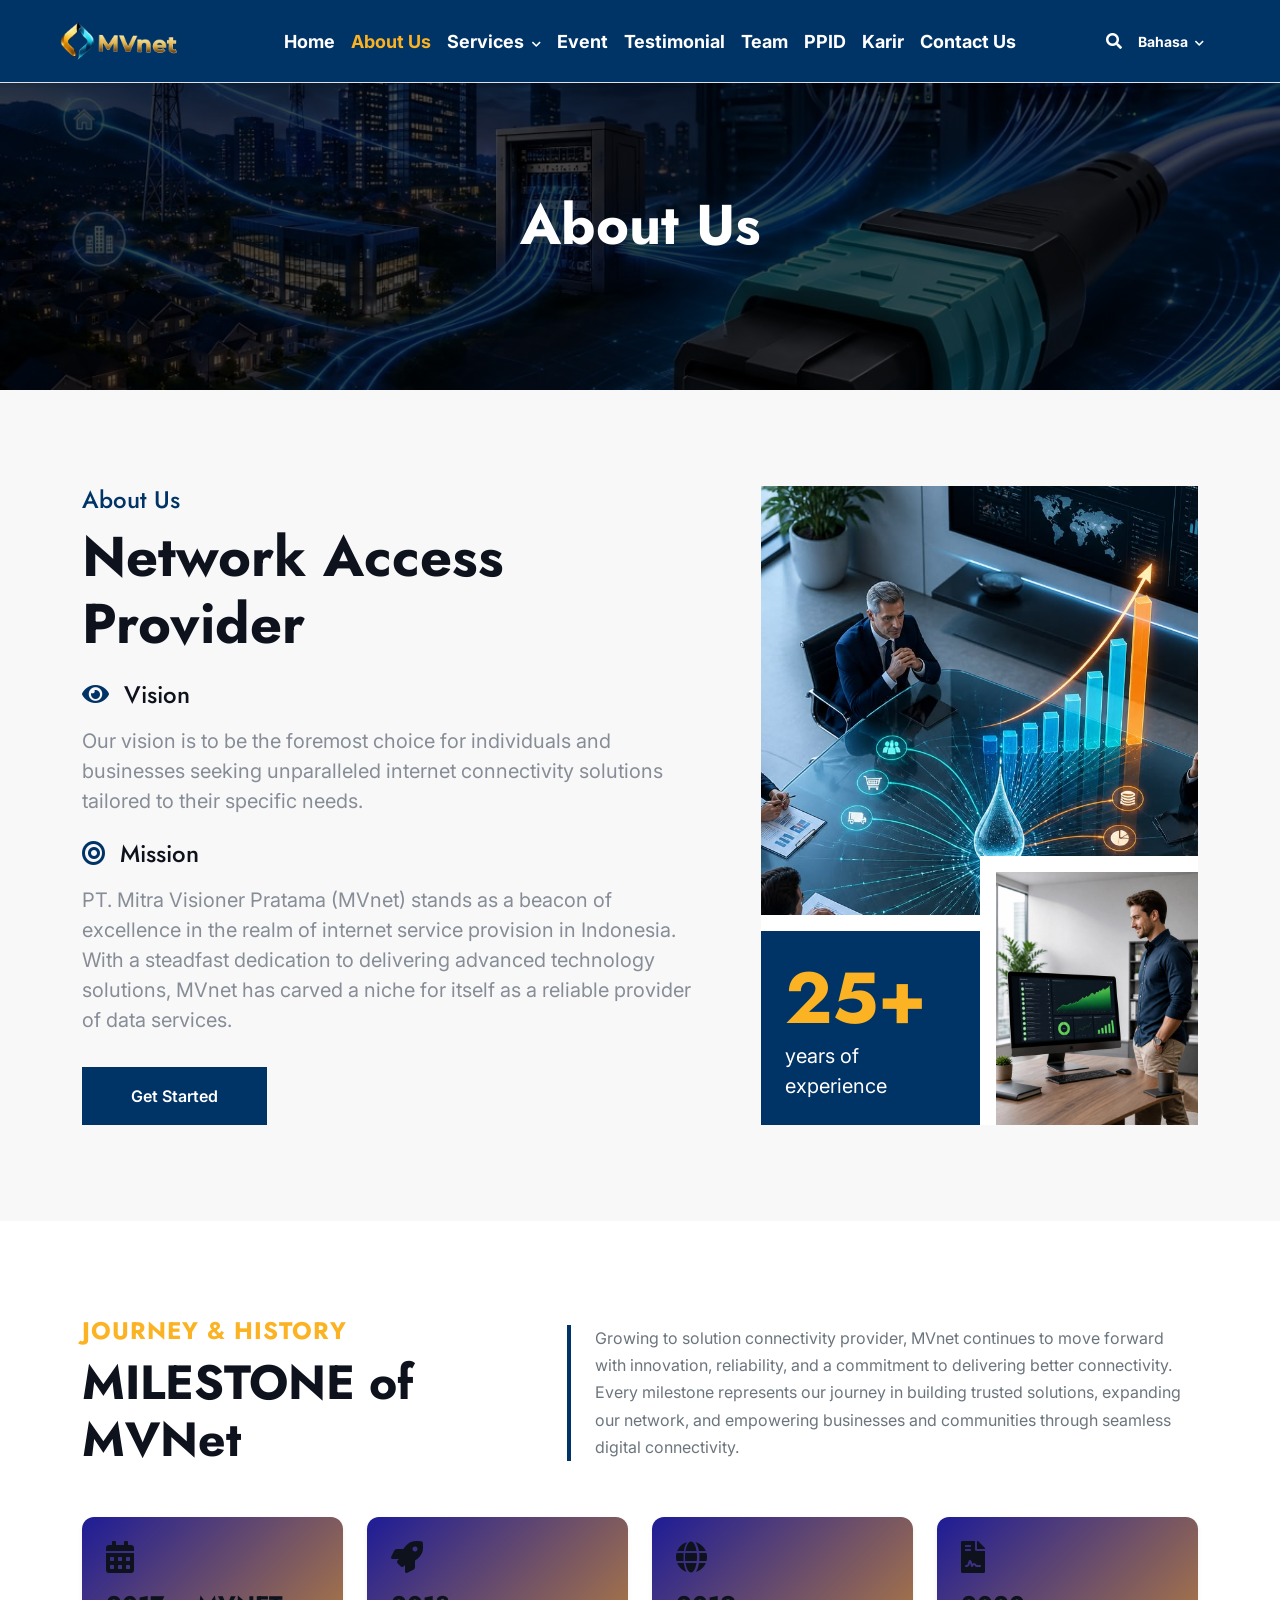
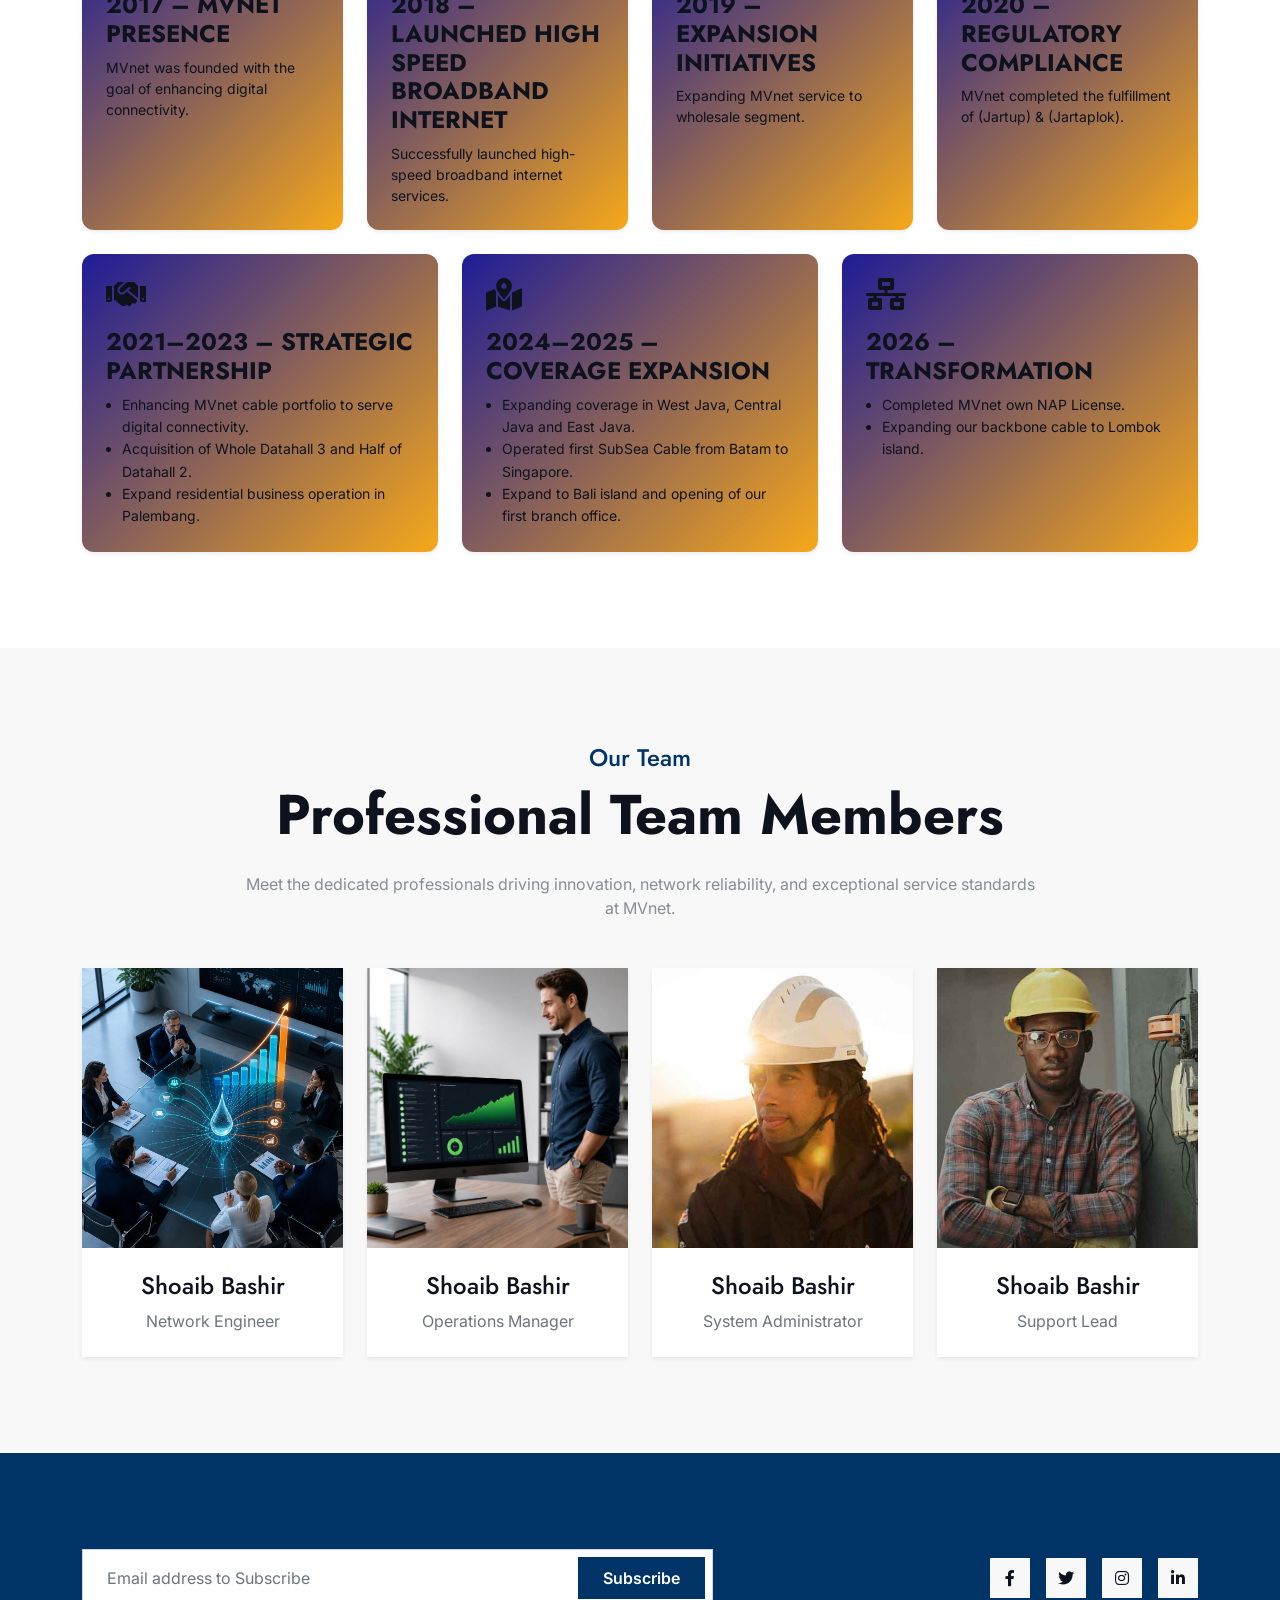
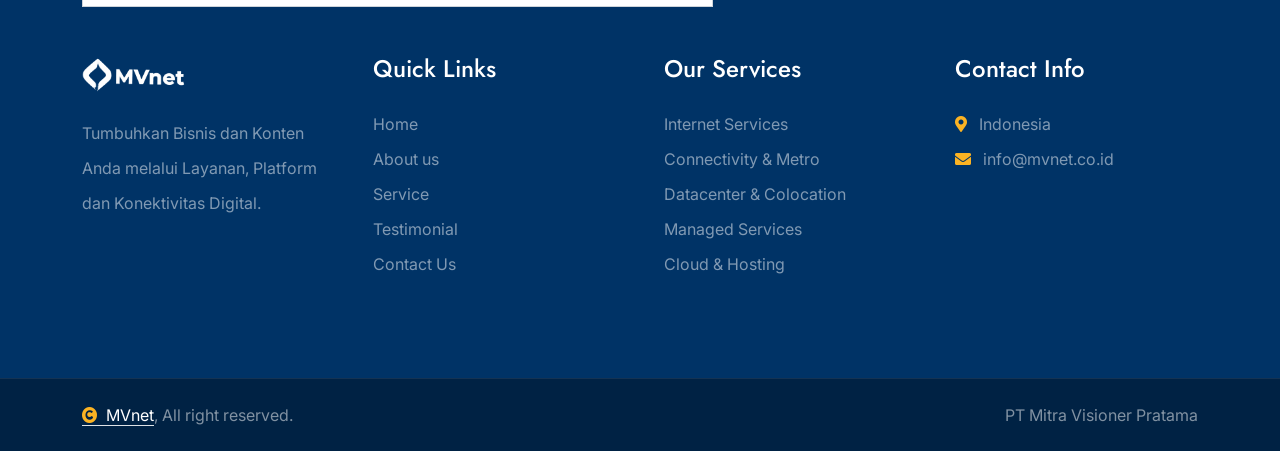
==== commit 2f67fcee: "Update styling, milestone cards, and hero slider" ====
--- a/about.html
+++ b/about.html
@@ -37,14 +37,20 @@
             
             /* Custom Milestone Card Design */
             .milestone-card {
-                background: linear-gradient(135deg, #fbc54a 0%, #f6a81a 100%);
+                background: linear-gradient(135deg, #1e1c97 0%, #f6a81a 100%);
                 border-radius: 12px;
                 transition: transform 0.3s ease, box-shadow 0.3s ease;
             }
             .milestone-card:hover {
-                transform: translateY(-5px);
-                box-shadow: 0 10px 20px rgba(0,0,0,0.1);
+                background-color: #FBB323;
+                border-color: #003366;
+                color: #003366 !important; 
             }
+            .fw-bold .mb-2 {
+                color: #fff;
+            }
+               
+            
         </style>
     </head>
 
@@ -177,7 +183,7 @@
                                 </p>
                             </div>
                             
-                            <a class="btn btn-primary py-3 px-4 px-md-5 mt-2" href="about.html" style="background-color: #FBB323; border-color: #FBB323;">Get Started</a>
+                            <a class="btn btn-explore py-3 px-4 px-md-5 mt-2" href="about.html">Get Started</a>
                         </div>
                     </div>
                     <div class="col-lg-5 wow fadeInRight" data-wow-delay="0.2s">
@@ -211,7 +217,7 @@
                         <h1 class="display-5 mb-0 fw-bold text-dark">MILESTONE of MVNet</h1>
                     </div>
                     <div class="col-lg-7">
-                        <p class="mb-0 fs-6 text-muted border-start border-4 border-warning ps-4" style="line-height: 1.7;">
+                        <p class="mb-0 fs-6 text-muted border-start border-4 border-primary ps-4" style="line-height: 1.7;">
                             Growing to solution connectivity provider, MVnet continues to move forward with innovation, reliability, and a commitment to delivering better connectivity. Every milestone represents our journey in building trusted solutions, expanding our network, and empowering businesses and communities through seamless digital connectivity.
                         </p>
                     </div>
@@ -312,10 +318,14 @@
                             <div class="team-img position-relative">
                                 <img src="img/11.jpg" class="img-fluid w-100" alt="" style="height: 280px; object-fit: cover;">
                                 <div class="team-icon">
-                                    <a class="btn btn-square btn-primary mb-2" href="" style="background-color: #FBB323; border-color: #FBB323;"><i class="fab fa-facebook-f"></i></a>
-                                    <a class="btn btn-square btn-primary mb-2" href="" style="background-color: #FBB323; border-color: #FBB323;"><i class="fab fa-twitter"></i></a>
-                                    <a class="btn btn-square btn-primary mb-2" href="" style="background-color: #FBB323; border-color: #FBB323;"><i class="fab fa-instagram"></i></a>
-                                    <a class="btn btn-square btn-primary mb-2" href="" style="background-color: #FBB323; border-color: #FBB323;"><i class="fab fa-linkedin-in"></i></a>
+                                    <a class="btn btn-square btn-primary mb-2" href="" 
+                                    ><i class="fab fa-facebook-f"></i></a>
+                                    <a class="btn btn-square btn-primary mb-2" href="" 
+                                    ><i class="fab fa-twitter"></i></a>
+                                    <a class="btn btn-square btn-primary mb-2" href="" 
+                                    ><i class="fab fa-instagram"></i></a>
+                                    <a class="btn btn-square btn-primary mb-2" href="" 
+                                    ><i class="fab fa-linkedin-in"></i></a>
                                 </div>
                             </div>
                             <div class="team-content text-center p-4">
@@ -329,10 +339,14 @@
                             <div class="team-img position-relative">
                                 <img src="img/10.jpg" class="img-fluid w-100" alt="" style="height: 280px; object-fit: cover;">
                                 <div class="team-icon">
-                                    <a class="btn btn-square btn-primary mb-2" href="" style="background-color: #FBB323; border-color: #FBB323;"><i class="fab fa-facebook-f"></i></a>
-                                    <a class="btn btn-square btn-primary mb-2" href="" style="background-color: #FBB323; border-color: #FBB323;"><i class="fab fa-twitter"></i></a>
-                                    <a class="btn btn-square btn-primary mb-2" href="" style="background-color: #FBB323; border-color: #FBB323;"><i class="fab fa-instagram"></i></a>
-                                    <a class="btn btn-square btn-primary mb-2" href="" style="background-color: #FBB323; border-color: #FBB323;"><i class="fab fa-linkedin-in"></i></a>
+                                    <a class="btn btn-square btn-primary mb-2" href="" 
+                                    ><i class="fab fa-facebook-f"></i></a>
+                                    <a class="btn btn-square btn-primary mb-2" href="" 
+                                    ><i class="fab fa-twitter"></i></a>
+                                    <a class="btn btn-square btn-primary mb-2" href="" 
+                                    ><i class="fab fa-instagram"></i></a>
+                                    <a class="btn btn-square btn-primary mb-2" href="" 
+                                    ><i class="fab fa-linkedin-in"></i></a>
                                 </div>
                             </div>
                             <div class="team-content text-center p-4">
@@ -346,10 +360,14 @@
                             <div class="team-img position-relative">
                                 <img src="img/team-3.jpg" class="img-fluid w-100" alt="" style="height: 280px; object-fit: cover;">
                                 <div class="team-icon">
-                                    <a class="btn btn-square btn-primary mb-2" href="" style="background-color: #FBB323; border-color: #FBB323;"><i class="fab fa-facebook-f"></i></a>
-                                    <a class="btn btn-square btn-primary mb-2" href="" style="background-color: #FBB323; border-color: #FBB323;"><i class="fab fa-twitter"></i></a>
-                                    <a class="btn btn-square btn-primary mb-2" href="" style="background-color: #FBB323; border-color: #FBB323;"><i class="fab fa-instagram"></i></a>
-                                    <a class="btn btn-square btn-primary mb-2" href="" style="background-color: #FBB323; border-color: #FBB323;"><i class="fab fa-linkedin-in"></i></a>
+                                    <a class="btn btn-square btn-primary mb-2" href="" 
+                                    ><i class="fab fa-facebook-f"></i></a>
+                                    <a class="btn btn-square btn-primary mb-2" href="" 
+                                    ><i class="fab fa-twitter"></i></a>
+                                    <a class="btn btn-square btn-primary mb-2" href="" 
+                                    ><i class="fab fa-instagram"></i></a>
+                                    <a class="btn btn-square btn-primary mb-2" href="" 
+                                    ><i class="fab fa-linkedin-in"></i></a>
                                 </div>
                             </div>
                             <div class="team-content text-center p-4">
@@ -363,10 +381,14 @@
                             <div class="team-img position-relative">
                                 <img src="img/team-4.jpg" class="img-fluid w-100" alt="" style="height: 280px; object-fit: cover;">
                                 <div class="team-icon">
-                                    <a class="btn btn-square btn-primary mb-2" href="" style="background-color: #FBB323; border-color: #FBB323;"><i class="fab fa-facebook-f"></i></a>
-                                    <a class="btn btn-square btn-primary mb-2" href="" style="background-color: #FBB323; border-color: #FBB323;"><i class="fab fa-twitter"></i></a>
-                                    <a class="btn btn-square btn-primary mb-2" href="" style="background-color: #FBB323; border-color: #FBB323;"><i class="fab fa-instagram"></i></a>
-                                    <a class="btn btn-square btn-primary mb-2" href="" style="background-color: #FBB323; border-color: #FBB323;"><i class="fab fa-linkedin-in"></i></a>
+                                    <a class="btn btn-square btn-primary mb-2" href="" 
+                                    ><i class="fab fa-facebook-f"></i></a>
+                                    <a class="btn btn-square btn-primary mb-2" href="" 
+                                    ><i class="fab fa-twitter"></i></a>
+                                    <a class="btn btn-square btn-primary mb-2" href="" 
+                                    ><i class="fab fa-instagram"></i></a>
+                                    <a class="btn btn-square btn-primary mb-2" href="" 
+                                    ><i class="fab fa-linkedin-in"></i></a>
                                 </div>
                             </div>
                             <div class="team-content text-center p-4">
@@ -387,7 +409,7 @@
                     <div class="col-lg-7">
                         <div class="position-relative mx-auto">
                             <input class="form-control w-100 py-3 ps-4 pe-5" type="text" placeholder="Email address to Subscribe">
-                            <button type="button" class="btn btn-primary position-absolute top-0 end-0 py-2 px-4 mt-2 me-2" style="background-color: #FBB323; border-color: #FBB323;">Subscribe</button>
+                            <button type="button" class="btn btn-explore position-absolute top-0 end-0 py-2 px-4 mt-2 me-2">Subscribe</button>
                         </div>
                     </div>
                     <div class="col-lg-5">
@@ -456,7 +478,8 @@
 
 
         <!-- Back to Top -->
-        <a href="#" class="btn btn-primary btn-lg-square back-to-top" style="background-color: #FBB323; border-color: #FBB323;"><i class="fa fa-arrow-up"></i></a>   
+        <a href="#" class="btn btn-explore btn-lg-square back-to-top" 
+        ><i class="fa fa-arrow-up"></i></a>   
 
         
         <!-- JavaScript Libraries -->
--- a/css/style.css
+++ b/css/style.css
@@ -253,6 +253,8 @@
 
     .navbar .navbar-nav .nav-link {
         padding: 0;
+        
+        
     }
 
     .navbar .navbar-nav .nav-item {
@@ -261,20 +263,26 @@
         flex-direction: column;
         justify-content: start;
         align-items: start;
-    }
+        
+        
+    }
+
 
     .navbar .navbar-nav .nav-btn {
         display: flex;
         justify-content: start;
+        
     }
 
     .navbar .navbar-nav {
+        
         width: 100%;
         display: flex;
         margin-top: 20px;
         padding-bottom: 20px;
         margin-left: 50px;
         background: var(--bs-light);
+        
     }
 
     .navbar .navbar-nav .nav-btn {
@@ -307,92 +315,6 @@
     color: var(--bs-white);
 }
 
-/* @media (min-width: 992px) {
-    .nav-bar .navbar::before {
-        position: absolute;
-        content: "";
-        width: 50px;
-        height: 100%;
-        top: 0;
-        left: -49px;
-        background: var(--bs-white);
-    }
-
-    .navbar .nav-btn {
-        display: flex;
-        align-items: center;
-        justify-content: end;
-    }
-
-    .navbar .navbar-nav {
-        width: 100%;
-        display: flex;
-        justify-content: center;
-        align-items: center;
-        background: var(--bs-light);
-        border-radius: 10px;
-    }
-
-    .navbar .navbar-nav .nav-btn {
-        width: 100%;
-        display: flex;
-        margin-left: auto;
-    }
-
-    .navbar .nav-item .dropdown-menu {
-        display: block;
-        visibility: hidden;
-        top: 100%;
-        transform: rotateX(-75deg);
-        transform-origin: 0% 0%;
-        border: 0;
-        transition: .5s;
-        opacity: 0;
-    }
-
-    .navbar .nav-item:hover .dropdown-menu {
-        transform: rotateX(0deg);
-        visibility: visible;
-        margin-top: 19px;
-        background: var(--bs-white);
-        transition: .5s;
-        opacity: 1;
-    }
-
-    .header-top .navbar-brand {
-        position: relative;
-        overflow: hidden;
-        padding: 40px 50px 40px 0;
-        z-index: 99;
-    }
-    
-    .navbar-brand::before {
-        content: "";
-        position: absolute;
-        overflow: hidden;
-        width: 300px;
-        height: 600px;
-        top: -200px;
-        right: 18px;
-        background: #003366;
-        transform: rotate(-18deg);
-        z-index: -1;
-    }
-    
-    .navbar-brand::after {
-        content: "";
-        position: absolute;
-        overflow: hidden;
-        width: 5px;
-        height: 600px;
-        top: -200px;
-        right: 18px;
-        background: #FBB323;
-        transform: rotate(-18deg);
-        z-index: -1;
-    }
-}
-** Navbar End ** */
 
 
 /*** Carousel Hero Header Start ***/
@@ -450,7 +372,7 @@
 }
 
 .hero-shape-1:before {
-    background-color:#003366;;
+    background-color:#003366;
     content: "";
     width: 50%;
     height: 80%;
@@ -460,7 +382,7 @@
 }
 
 .hero-shape-2 {
-    background-color:#003366;;
+    background-color:#003366;
     width: 150px;
     height: 50%;
     position: absolute;
@@ -1091,6 +1013,9 @@
 /* Dropdown / Mega Menu Styling */
 .navbar-nav .dropdown {
     position: relative;
+}
+.navbar-nav .nav-item .nav-link {
+    font-size: 18px !important; /* Ubah angka 18px sesuai selera Anda */
 }
 .navbar-nav .dropdown-menu {
     display: none;
@@ -1408,4 +1333,35 @@
     padding: 15px 30px !important;
     border-bottom: 1px solid rgba(255,255,255,0.1);
     width: 100%;
-}+}
+
+
+
+
+
+/* --- Custom Explore Button --- */
+.btn-explore {
+    background-color: #003366;
+  
+    color: #ffffff !important; /* Warna teks putih */
+    transition: all 0.3s ease; /* Transisi halus saat di-hover */
+}
+
+.btn-explore:hover {
+    background-color: #FBB323;
+    border-color: #003366;
+    color: #003366 !important; /* Teks berubah menjadi biru gelap saat hover */
+}
+
+
+/* menu gari untuk MILESTONE of MVnet  */
+.py-5.bg-light .border-primary,
+.py-5.bg-light .border-bottom.border-primary {
+    border-color: #003366 !important;
+}
+
+.border-primary {
+    border-color: #003366 !important;
+}
+
+/* end  */
